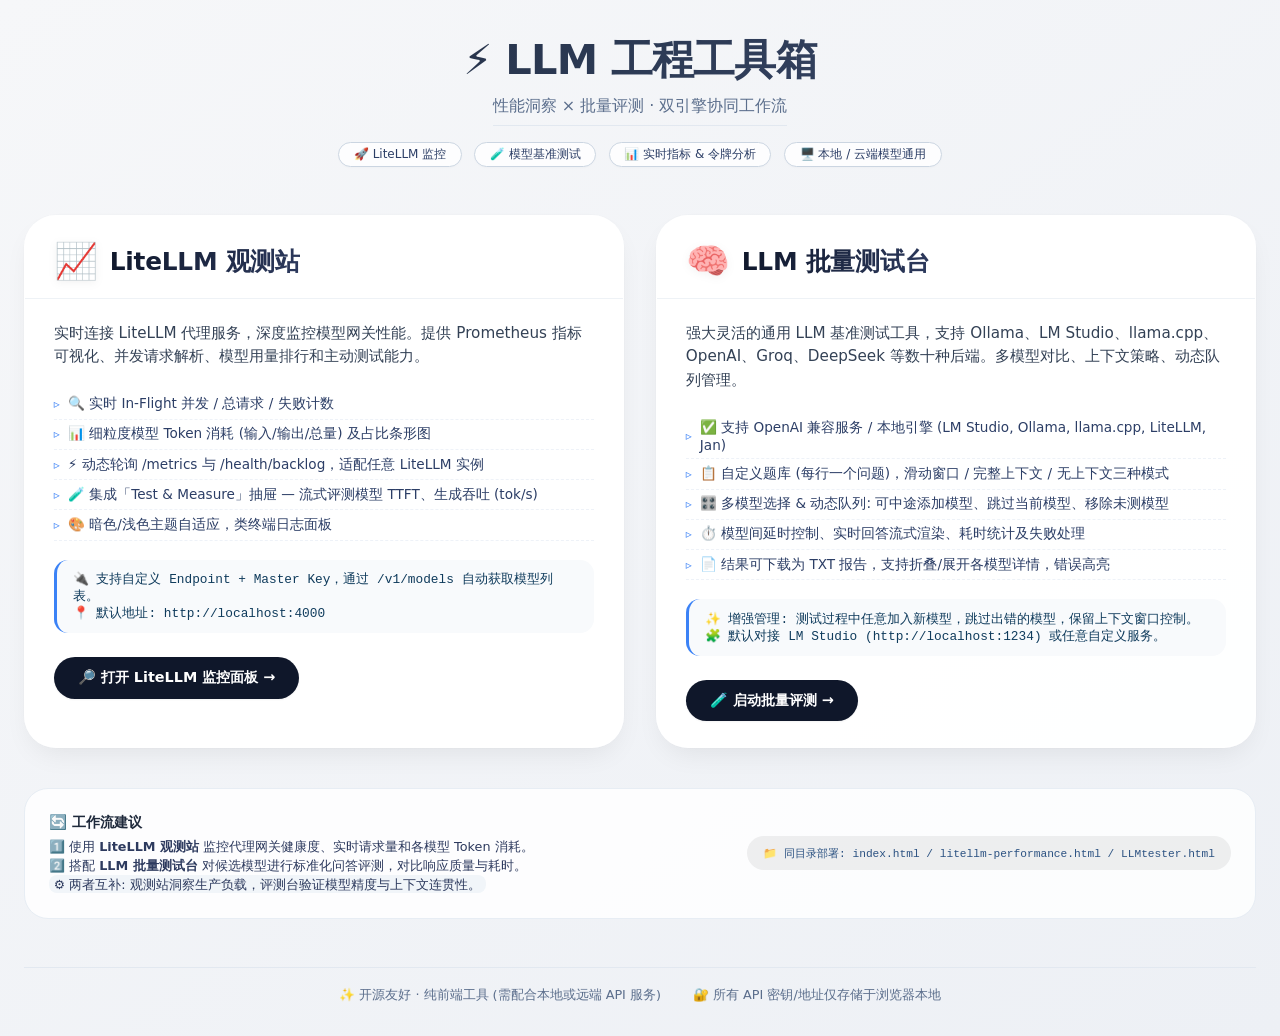
==== index.html @ 1be3540c "add index" ====
<!DOCTYPE html>
<html lang="zh-CN">
<head>
    <meta charset="UTF-8">
    <meta name="viewport" content="width=device-width, initial-scale=1.0, user-scalable=yes">
    <title>LLM 测试工具集 | 导航面板</title>
    <style>
        * {
            margin: 0;
            padding: 0;
            box-sizing: border-box;
        }

        body {
            background: linear-gradient(145deg, #f6f7f9 0%, #edf0f5 100%);
            font-family: 'Inter', system-ui, -apple-system, 'Segoe UI', Roboto, 'Helvetica Neue', sans-serif;
            padding: 2rem 1.5rem;
            min-height: 100vh;
            color: #1e293b;
        }

        /* 优雅容器 */
        .container {
            max-width: 1300px;
            margin: 0 auto;
        }

        /* 头部区域 */
        .hero {
            text-align: center;
            margin-bottom: 3rem;
        }

        .hero h1 {
            font-size: 2.6rem;
            font-weight: 700;
            background: linear-gradient(135deg, #1e293b, #3b4b6e);
            -webkit-background-clip: text;
            background-clip: text;
            color: transparent;
            letter-spacing: -0.02em;
            margin-bottom: 0.5rem;
        }

        .hero .sub {
            font-size: 1rem;
            color: #5b6e8c;
            max-width: 560px;
            margin: 0 auto;
            border-bottom: 1px solid #e2e8f0;
            display: inline-block;
            padding-bottom: 0.5rem;
        }

        .badge-group {
            display: flex;
            justify-content: center;
            gap: 0.8rem;
            margin-top: 1rem;
            flex-wrap: wrap;
        }

        .badge {
            background: #ffffffcc;
            backdrop-filter: blur(2px);
            padding: 0.2rem 0.9rem;
            border-radius: 40px;
            font-size: 0.75rem;
            font-weight: 500;
            color: #2c3e66;
            border: 1px solid #cbd5e1;
            box-shadow: 0 1px 2px rgba(0,0,0,0.02);
        }

        /* 卡片网格 */
        .tools-grid {
            display: grid;
            grid-template-columns: repeat(auto-fit, minmax(340px, 1fr));
            gap: 2rem;
            margin-bottom: 2.5rem;
        }

        /* 优雅卡片设计 */
        .tool-card {
            background: rgba(255, 255, 255, 0.94);
            backdrop-filter: blur(0px);
            border-radius: 2rem;
            box-shadow: 0 12px 28px -8px rgba(0, 0, 0, 0.08), 0 0 0 1px rgba(0, 0, 0, 0.01);
            transition: transform 0.2s, box-shadow 0.25s;
            overflow: hidden;
            display: flex;
            flex-direction: column;
            border: 1px solid #ffffff70;
        }

        .tool-card:hover {
            transform: translateY(-4px);
            box-shadow: 0 24px 40px -12px rgba(0, 0, 0, 0.18);
            background: white;
        }

        .card-header {
            padding: 1.5rem 1.8rem 1rem 1.8rem;
            border-bottom: 1px solid #eef2f6;
            display: flex;
            align-items: center;
            gap: 12px;
        }

        .card-icon {
            font-size: 2.2rem;
            filter: drop-shadow(0 2px 4px rgba(0,0,0,0.05));
        }

        .card-header h2 {
            font-size: 1.55rem;
            font-weight: 600;
            letter-spacing: -0.01em;
            background: linear-gradient(120deg, #0f172a, #2d3a5e);
            -webkit-background-clip: text;
            background-clip: text;
            color: transparent;
        }

        .card-body {
            padding: 1.4rem 1.8rem 1.6rem 1.8rem;
            flex: 1;
        }

        .desc {
            color: #334155;
            line-height: 1.55;
            font-size: 0.95rem;
            margin-bottom: 1.3rem;
        }

        .feature-list {
            list-style: none;
            margin: 1rem 0 1.2rem 0;
        }

        .feature-list li {
            font-size: 0.85rem;
            padding: 0.35rem 0;
            display: flex;
            align-items: center;
            gap: 8px;
            color: #2c3e66;
            border-bottom: 1px dashed #eef2f8;
        }

        .feature-list li::before {
            content: "▹";
            color: #3b82f6;
            font-weight: 500;
            font-size: 0.75rem;
        }

        .highlight {
            background: #f8fafc;
            border-radius: 14px;
            padding: 0.7rem 1rem;
            margin: 1rem 0 1.2rem 0;
            font-size: 0.8rem;
            font-family: 'SF Mono', 'Fira Code', monospace;
            color: #0f3b5c;
            border-left: 3px solid #3b82f6;
        }

        .btn-launch {
            display: inline-flex;
            align-items: center;
            justify-content: center;
            gap: 0.5rem;
            background: #0f172a;
            color: white;
            padding: 0.7rem 1.5rem;
            border-radius: 40px;
            font-weight: 600;
            font-size: 0.9rem;
            text-decoration: none;
            transition: all 0.2s;
            margin-top: 0.3rem;
            border: none;
            cursor: pointer;
            box-shadow: 0 1px 2px rgba(0,0,0,0.05);
        }

        .btn-launch:hover {
            background: #1e293b;
            transform: scale(0.98);
            box-shadow: 0 6px 14px rgba(0, 0, 0, 0.1);
        }

        .btn-outline {
            background: transparent;
            border: 1px solid #94a3b8;
            color: #1e293b;
            margin-left: 0.8rem;
        }

        .footer-note {
            text-align: center;
            margin-top: 3rem;
            padding-top: 1.2rem;
            border-top: 1px solid #e2e8f0;
            font-size: 0.8rem;
            color: #5b6e8c;
            display: flex;
            justify-content: center;
            flex-wrap: wrap;
            gap: 2rem;
        }

        @media (max-width: 720px) {
            body {
                padding: 1.2rem;
            }
            .hero h1 {
                font-size: 1.9rem;
            }
            .card-header h2 {
                font-size: 1.3rem;
            }
            .btn-launch {
                width: 100%;
                justify-content: center;
            }
        }

        .tech-badge {
            background: #eef2ff;
            color: #1e40af;
            border-radius: 30px;
            font-size: 0.7rem;
            padding: 0.2rem 0.6rem;
            font-weight: 500;
        }
    </style>
</head>
<body>
<div class="container">
    <div class="hero">
        <h1>⚡ LLM 工程工具箱</h1>
        <div class="sub">性能洞察 × 批量评测 · 双引擎协同工作流</div>
        <div class="badge-group">
            <span class="badge">🚀 LiteLLM 监控</span>
            <span class="badge">🧪 模型基准测试</span>
            <span class="badge">📊 实时指标 & 令牌分析</span>
            <span class="badge">🖥️ 本地 / 云端模型通用</span>
        </div>
    </div>

    <div class="tools-grid">
        <!-- 卡片 1: LiteLLM Monitor (litellm-performance.html) -->
        <div class="tool-card">
            <div class="card-header">
                <div class="card-icon">📈</div>
                <h2>LiteLLM 观测站</h2>
            </div>
            <div class="card-body">
                <div class="desc">
                    实时连接 LiteLLM 代理服务，深度监控模型网关性能。提供 Prometheus 指标可视化、并发请求解析、模型用量排行和主动测试能力。
                </div>
                <ul class="feature-list">
                    <li>🔍 实时 In‑Flight 并发 / 总请求 / 失败计数</li>
                    <li>📊 细粒度模型 Token 消耗 (输入/输出/总量) 及占比条形图</li>
                    <li>⚡ 动态轮询 /metrics 与 /health/backlog，适配任意 LiteLLM 实例</li>
                    <li>🧪 集成「Test & Measure」抽屉 — 流式评测模型 TTFT、生成吞吐 (tok/s)</li>
                    <li>🎨 暗色/浅色主题自适应，类终端日志面板</li>
                </ul>
                <div class="highlight">
                    🔌 支持自定义 Endpoint + Master Key，通过 /v1/models 自动获取模型列表。<br>
                    📍 默认地址: http://localhost:4000
                </div>
                <a href="litellm-performance.html" class="btn-launch" target="_blank" rel="noopener noreferrer">
                    🔎 打开 LiteLLM 监控面板 →
                </a>
            </div>
        </div>

        <!-- 卡片 2: LLM 评测增强版 (LLMtester.html) -->
        <div class="tool-card">
            <div class="card-header">
                <div class="card-icon">🧠</div>
                <h2>LLM 批量测试台</h2>
            </div>
            <div class="card-body">
                <div class="desc">
                    强大灵活的通用 LLM 基准测试工具，支持 Ollama、LM Studio、llama.cpp、OpenAI、Groq、DeepSeek 等数十种后端。多模型对比、上下文策略、动态队列管理。
                </div>
                <ul class="feature-list">
                    <li>✅ 支持 OpenAI 兼容服务 / 本地引擎 (LM Studio, Ollama, llama.cpp, LiteLLM, Jan)</li>
                    <li>📋 自定义题库 (每行一个问题)，滑动窗口 / 完整上下文 / 无上下文三种模式</li>
                    <li>🎛️ 多模型选择 & 动态队列: 可中途添加模型、跳过当前模型、移除未测模型</li>
                    <li>⏱️ 模型间延时控制、实时回答流式渲染、耗时统计及失败处理</li>
                    <li>📄 结果可下载为 TXT 报告，支持折叠/展开各模型详情，错误高亮</li>
                </ul>
                <div class="highlight">
                    ✨ 增强管理: 测试过程中任意加入新模型，跳过出错的模型，保留上下文窗口控制。<br>
                    🧩 默认对接 LM Studio (http://localhost:1234) 或任意自定义服务。
                </div>
                <a href="LLMtester.html" class="btn-launch" target="_blank" rel="noopener noreferrer">
                    🧪 启动批量评测 →
                </a>
            </div>
        </div>
    </div>

    <!-- 并排简介区：突出两个工具配合使用场景 -->
    <div style="background: #ffffffd9; border-radius: 1.5rem; padding: 1.5rem; margin: 1rem 0 0.5rem; border: 1px solid #e7edf4;">
        <div style="display: flex; flex-wrap: wrap; gap: 1.5rem; justify-content: space-between; align-items: center;">
            <div style="flex:1; min-width: 180px;">
                <div style="font-weight: 700; font-size: 0.9rem; margin-bottom: 0.3rem; display: flex; gap: 6px;"><span>🔄 工作流建议</span></div>
                <div style="font-size: 0.8rem; color: #2d3a5e; line-height: 1.5;">
                    1️⃣ 使用 <strong>LiteLLM 观测站</strong> 监控代理网关健康度、实时请求量和各模型 Token 消耗。<br>
                    2️⃣ 搭配 <strong>LLM 批量测试台</strong> 对候选模型进行标准化问答评测，对比响应质量与耗时。<br>
                    <span style="background: #f1f5f9; padding:0.1rem 0.3rem; border-radius: 8px;">⚙️ 两者互补: 观测站洞察生产负载，评测台验证模型精度与上下文连贯性。</span>
                </div>
            </div>
            <div style="font-family: monospace; font-size: 0.7rem; background: #11181c10; padding: 0.6rem 1rem; border-radius: 20px; color: #2c5282;">
                📁 同目录部署: index.html / litellm-performance.html / LLMtester.html
            </div>
        </div>
    </div>

    <div class="footer-note">
        <span>✨ 开源友好 · 纯前端工具 (需配合本地或远端 API 服务)</span>
        <span>🔐 所有 API 密钥/地址仅存储于浏览器本地</span>
    </div>
</div>

<!-- 增加隐式兼容检测和一点简单的交互提示 -->
<script>
    (function() {
        // 优雅地检测文件是否存在（仅在控制台输出友好提示，非强制）
        const checkFile = (filename) => {
            fetch(filename, { method: 'HEAD', cache: 'no-cache' })
                .then(resp => {
                    if (!resp.ok) console.warn(`[导航] 未检测到 ${filename}，请确保该文件与 index.html 在同一目录。`); 
                    else console.log(`✅ ${filename} 就绪`);
                })
                .catch(() => console.warn(`⚠️ 无法访问 ${filename}，请确认文件路径`));
        };
        // 仅安静检测，提升用户体验但不影响主要功能
        if (window.location.protocol === 'file:' || window.location.hostname === 'localhost' || window.location.hostname === '127.0.0.1') {
            setTimeout(() => {
                checkFile('litellm-performance.html');
                checkFile('LLMtester.html');
            }, 500);
        }
    })();
</script>
</body>
</html>
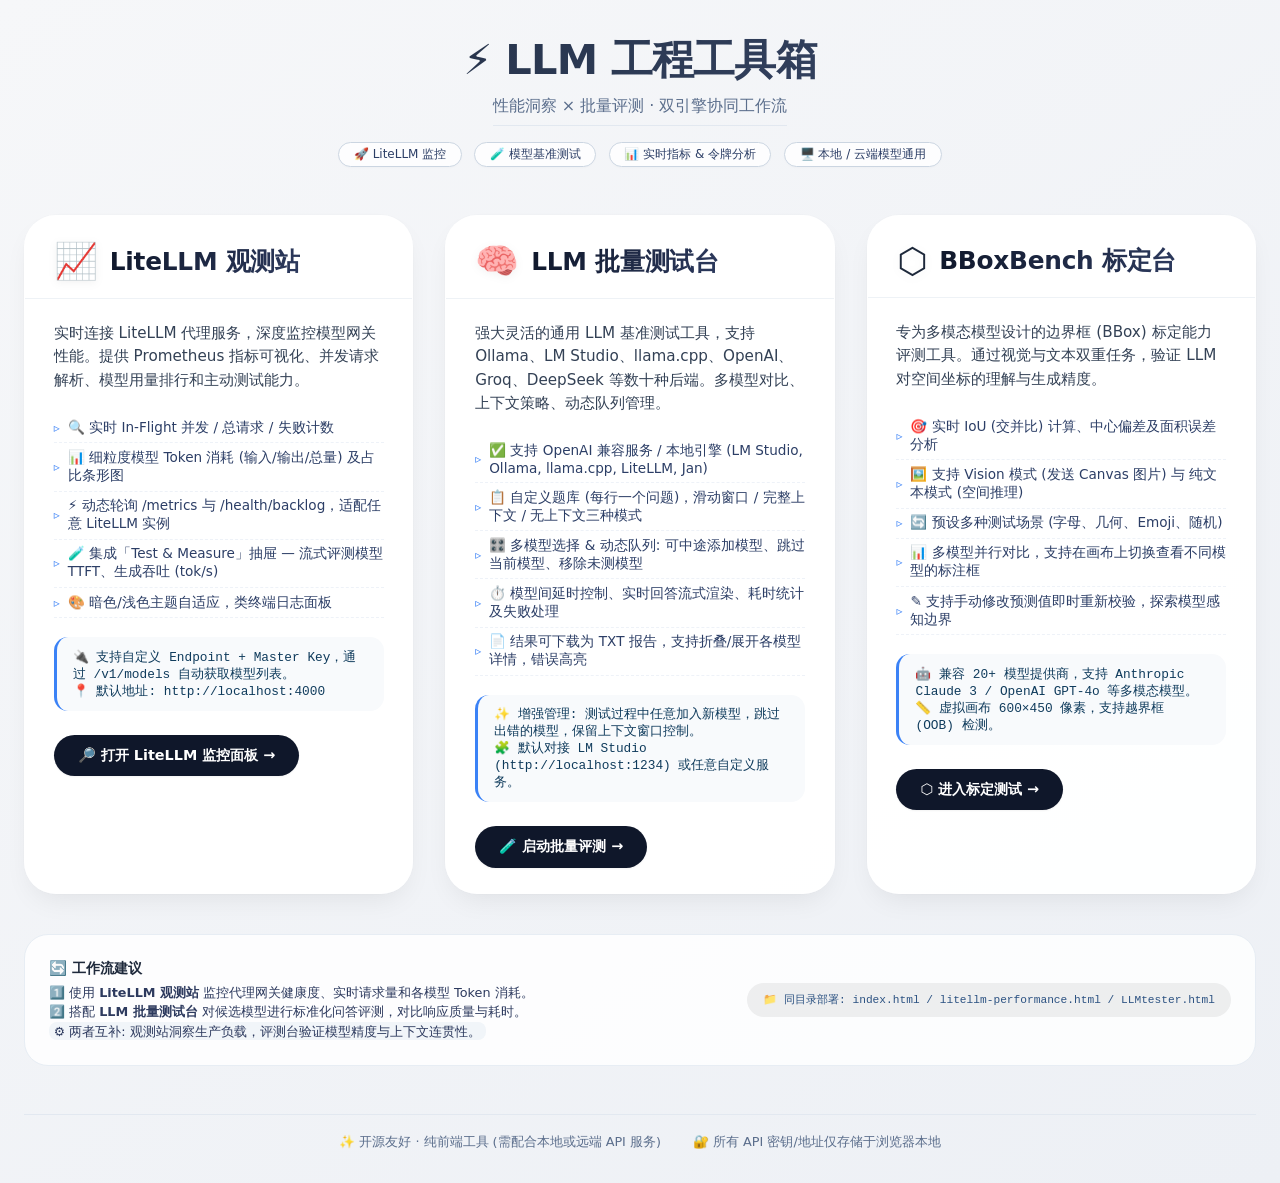
==== commit 0339cf30: "Upgrade LLM -bbox.html with shared logic and multi-model support - Extracted shared LLM logic into `" ====
--- a/index.html
+++ b/index.html
@@ -305,6 +305,33 @@
                 </a>
             </div>
         </div>
+
+        <!-- 卡片 3: LLM 边界框标定测试 (LLM -bbox.html) -->
+        <div class="tool-card">
+            <div class="card-header">
+                <div class="card-icon">⬡</div>
+                <h2>BBoxBench 标定台</h2>
+            </div>
+            <div class="card-body">
+                <div class="desc">
+                    专为多模态模型设计的边界框 (BBox) 标定能力评测工具。通过视觉与文本双重任务，验证 LLM 对空间坐标的理解与生成精度。
+                </div>
+                <ul class="feature-list">
+                    <li>🎯 实时 IoU (交并比) 计算、中心偏差及面积误差分析</li>
+                    <li>🖼️ 支持 Vision 模式 (发送 Canvas 图片) 与 纯文本模式 (空间推理)</li>
+                    <li>🔄 预设多种测试场景 (字母、几何、Emoji、随机)</li>
+                    <li>📊 多模型并行对比，支持在画布上切换查看不同模型的标注框</li>
+                    <li>✎ 支持手动修改预测值即时重新校验，探索模型感知边界</li>
+                </ul>
+                <div class="highlight">
+                    🤖 兼容 20+ 模型提供商，支持 Anthropic Claude 3 / OpenAI GPT-4o 等多模态模型。<br>
+                    📏 虚拟画布 600×450 像素，支持越界框 (OOB) 检测。
+                </div>
+                <a href="LLM -bbox.html" class="btn-launch" target="_blank" rel="noopener noreferrer">
+                    ⬡ 进入标定测试 →
+                </a>
+            </div>
+        </div>
     </div>
 
     <!-- 并排简介区：突出两个工具配合使用场景 -->
@@ -347,6 +374,7 @@
             setTimeout(() => {
                 checkFile('litellm-performance.html');
                 checkFile('LLMtester.html');
+                checkFile('LLM -bbox.html');
             }, 500);
         }
     })();
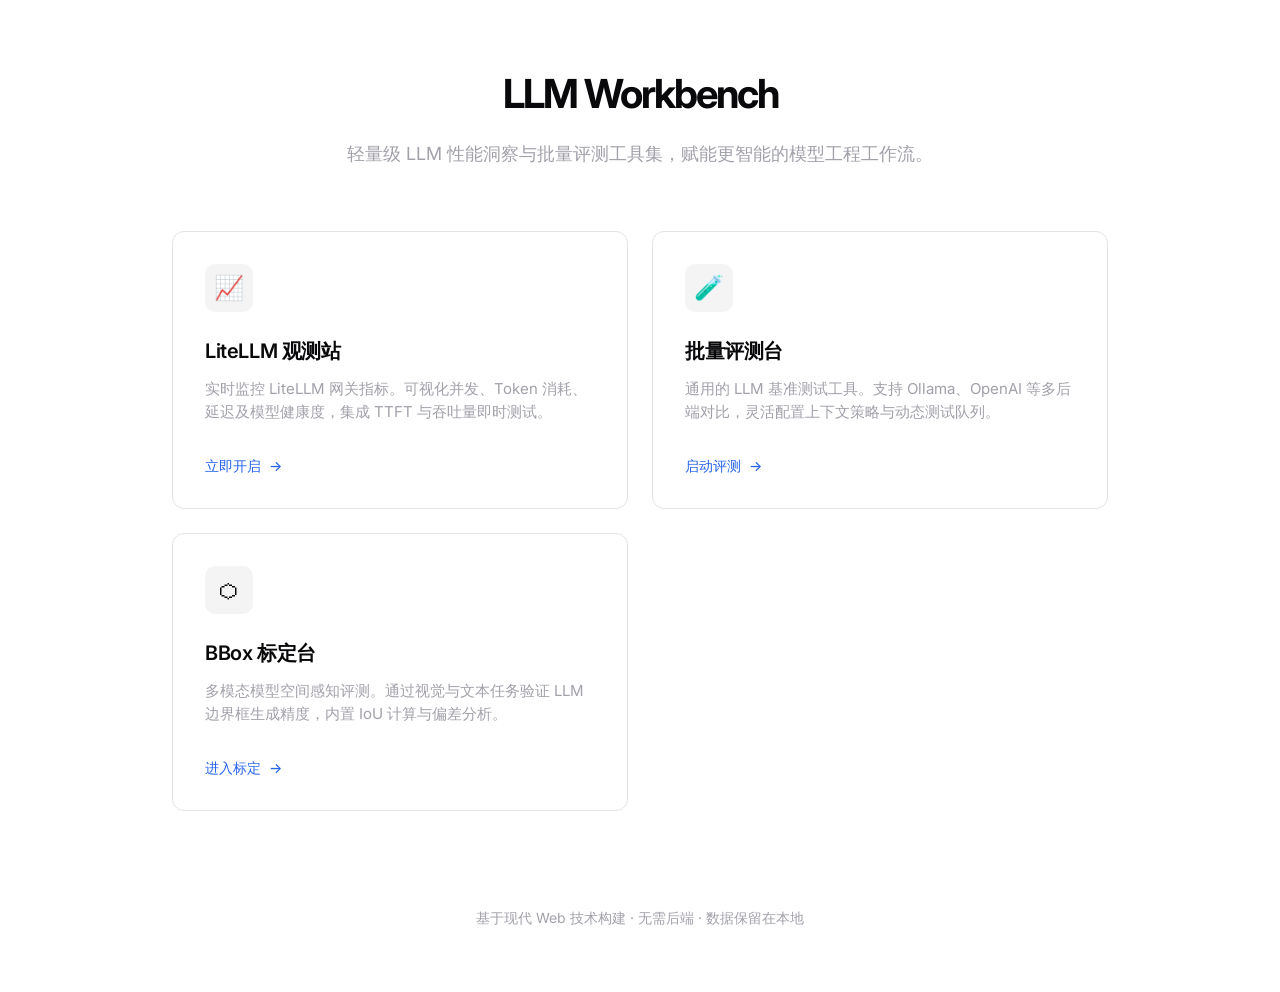
==== commit 9122200f: "Optimize index.html and README.md for better clarity and premium look - Refactor index.html with a m" ====
--- a/index.html
+++ b/index.html
@@ -2,9 +2,42 @@
 <html lang="zh-CN">
 <head>
     <meta charset="UTF-8">
-    <meta name="viewport" content="width=device-width, initial-scale=1.0, user-scalable=yes">
-    <title>LLM 测试工具集 | 导航面板</title>
+    <meta name="viewport" content="width=device-width, initial-scale=1.0">
+    <title>LLM Workbench | LLM 工程工具集</title>
+    <link rel="preconnect" href="https://fonts.googleapis.com">
+    <link rel="preconnect" href="https://fonts.gstatic.com" crossorigin>
+    <link href="https://fonts.googleapis.com/css2?family=Inter:wght@300;400;500;600;700&display=swap" rel="stylesheet">
     <style>
+        :root {
+            --bg: #ffffff;
+            --fg: #09090b;
+            --muted: #71717a;
+            --muted-foreground: #a1a1aa;
+            --border: #e4e4e7;
+            --accent: #2563eb;
+            --accent-foreground: #ffffff;
+            --card: #ffffff;
+            --card-foreground: #09090b;
+            --secondary: #f4f4f5;
+            --secondary-foreground: #18181b;
+            --radius: 0.75rem;
+        }
+
+        @media (prefers-color-scheme: dark) {
+            :root {
+                --bg: #09090b;
+                --fg: #fafafa;
+                --muted: #27272a;
+                --muted-foreground: #a1a1aa;
+                --border: #27272a;
+                --accent: #3b82f6;
+                --card: #09090b;
+                --card-foreground: #fafafa;
+                --secondary: #27272a;
+                --secondary-foreground: #fafafa;
+            }
+        }
+
         * {
             margin: 0;
             padding: 0;
@@ -12,372 +45,153 @@
         }
 
         body {
-            background: linear-gradient(145deg, #f6f7f9 0%, #edf0f5 100%);
-            font-family: 'Inter', system-ui, -apple-system, 'Segoe UI', Roboto, 'Helvetica Neue', sans-serif;
-            padding: 2rem 1.5rem;
-            min-height: 100vh;
-            color: #1e293b;
+            background-color: var(--bg);
+            color: var(--fg);
+            font-family: 'Inter', -apple-system, BlinkMacSystemFont, sans-serif;
+            line-height: 1.5;
+            -webkit-font-smoothing: antialiased;
         }
 
-        /* 优雅容器 */
         .container {
-            max-width: 1300px;
+            max-width: 1000px;
             margin: 0 auto;
+            padding: 4rem 2rem;
         }
 
-        /* 头部区域 */
-        .hero {
+        header {
+            margin-bottom: 4rem;
             text-align: center;
-            margin-bottom: 3rem;
         }
 
-        .hero h1 {
-            font-size: 2.6rem;
+        h1 {
+            font-size: 2.5rem;
             font-weight: 700;
-            background: linear-gradient(135deg, #1e293b, #3b4b6e);
-            -webkit-background-clip: text;
-            background-clip: text;
-            color: transparent;
-            letter-spacing: -0.02em;
-            margin-bottom: 0.5rem;
+            letter-spacing: -0.05em;
+            margin-bottom: 1rem;
         }
 
-        .hero .sub {
-            font-size: 1rem;
-            color: #5b6e8c;
-            max-width: 560px;
+        .subtitle {
+            font-size: 1.125rem;
+            color: var(--muted-foreground);
+            max-width: 600px;
             margin: 0 auto;
-            border-bottom: 1px solid #e2e8f0;
-            display: inline-block;
-            padding-bottom: 0.5rem;
+            font-weight: 400;
         }
 
-        .badge-group {
-            display: flex;
-            justify-content: center;
-            gap: 0.8rem;
-            margin-top: 1rem;
-            flex-wrap: wrap;
+        .grid {
+            display: grid;
+            grid-template-columns: repeat(auto-fit, minmax(300px, 1fr));
+            gap: 1.5rem;
         }
 
-        .badge {
-            background: #ffffffcc;
-            backdrop-filter: blur(2px);
-            padding: 0.2rem 0.9rem;
-            border-radius: 40px;
-            font-size: 0.75rem;
-            font-weight: 500;
-            color: #2c3e66;
-            border: 1px solid #cbd5e1;
-            box-shadow: 0 1px 2px rgba(0,0,0,0.02);
+        .card {
+            background: var(--card);
+            border: 1px solid var(--border);
+            border-radius: var(--radius);
+            padding: 2rem;
+            transition: all 0.2s ease;
+            display: flex;
+            flex-direction: column;
+            text-decoration: none;
+            color: inherit;
         }
 
-        /* 卡片网格 */
-        .tools-grid {
-            display: grid;
-            grid-template-columns: repeat(auto-fit, minmax(340px, 1fr));
-            gap: 2rem;
-            margin-bottom: 2.5rem;
-        }
-
-        /* 优雅卡片设计 */
-        .tool-card {
-            background: rgba(255, 255, 255, 0.94);
-            backdrop-filter: blur(0px);
-            border-radius: 2rem;
-            box-shadow: 0 12px 28px -8px rgba(0, 0, 0, 0.08), 0 0 0 1px rgba(0, 0, 0, 0.01);
-            transition: transform 0.2s, box-shadow 0.25s;
-            overflow: hidden;
-            display: flex;
-            flex-direction: column;
-            border: 1px solid #ffffff70;
-        }
-
-        .tool-card:hover {
-            transform: translateY(-4px);
-            box-shadow: 0 24px 40px -12px rgba(0, 0, 0, 0.18);
-            background: white;
-        }
-
-        .card-header {
-            padding: 1.5rem 1.8rem 1rem 1.8rem;
-            border-bottom: 1px solid #eef2f6;
-            display: flex;
-            align-items: center;
-            gap: 12px;
+        .card:hover {
+            border-color: var(--muted-foreground);
+            transform: translateY(-2px);
         }
 
         .card-icon {
-            font-size: 2.2rem;
-            filter: drop-shadow(0 2px 4px rgba(0,0,0,0.05));
+            font-size: 1.5rem;
+            margin-bottom: 1.5rem;
+            display: flex;
+            align-items: center;
+            justify-content: center;
+            width: 3rem;
+            height: 3rem;
+            background: var(--secondary);
+            border-radius: calc(var(--radius) - 2px);
         }
 
-        .card-header h2 {
-            font-size: 1.55rem;
+        .card-title {
+            font-size: 1.25rem;
             font-weight: 600;
-            letter-spacing: -0.01em;
-            background: linear-gradient(120deg, #0f172a, #2d3a5e);
-            -webkit-background-clip: text;
-            background-clip: text;
-            color: transparent;
+            margin-bottom: 0.75rem;
+            letter-spacing: -0.02em;
         }
 
-        .card-body {
-            padding: 1.4rem 1.8rem 1.6rem 1.8rem;
-            flex: 1;
+        .card-description {
+            font-size: 0.9375rem;
+            color: var(--muted-foreground);
+            margin-bottom: 2rem;
+            flex-grow: 1;
         }
 
-        .desc {
-            color: #334155;
-            line-height: 1.55;
-            font-size: 0.95rem;
-            margin-bottom: 1.3rem;
+        .card-link {
+            font-size: 0.875rem;
+            font-weight: 500;
+            color: var(--accent);
+            display: flex;
+            align-items: center;
+            gap: 0.5rem;
         }
 
-        .feature-list {
-            list-style: none;
-            margin: 1rem 0 1.2rem 0;
+        .footer {
+            margin-top: 6rem;
+            text-align: center;
+            font-size: 0.875rem;
+            color: var(--muted-foreground);
         }
 
-        .feature-list li {
-            font-size: 0.85rem;
-            padding: 0.35rem 0;
-            display: flex;
-            align-items: center;
-            gap: 8px;
-            color: #2c3e66;
-            border-bottom: 1px dashed #eef2f8;
-        }
-
-        .feature-list li::before {
-            content: "▹";
-            color: #3b82f6;
-            font-weight: 500;
-            font-size: 0.75rem;
-        }
-
-        .highlight {
-            background: #f8fafc;
-            border-radius: 14px;
-            padding: 0.7rem 1rem;
-            margin: 1rem 0 1.2rem 0;
-            font-size: 0.8rem;
-            font-family: 'SF Mono', 'Fira Code', monospace;
-            color: #0f3b5c;
-            border-left: 3px solid #3b82f6;
-        }
-
-        .btn-launch {
-            display: inline-flex;
-            align-items: center;
-            justify-content: center;
-            gap: 0.5rem;
-            background: #0f172a;
-            color: white;
-            padding: 0.7rem 1.5rem;
-            border-radius: 40px;
-            font-weight: 600;
-            font-size: 0.9rem;
-            text-decoration: none;
-            transition: all 0.2s;
-            margin-top: 0.3rem;
-            border: none;
-            cursor: pointer;
-            box-shadow: 0 1px 2px rgba(0,0,0,0.05);
-        }
-
-        .btn-launch:hover {
-            background: #1e293b;
-            transform: scale(0.98);
-            box-shadow: 0 6px 14px rgba(0, 0, 0, 0.1);
-        }
-
-        .btn-outline {
-            background: transparent;
-            border: 1px solid #94a3b8;
-            color: #1e293b;
-            margin-left: 0.8rem;
-        }
-
-        .footer-note {
-            text-align: center;
-            margin-top: 3rem;
-            padding-top: 1.2rem;
-            border-top: 1px solid #e2e8f0;
-            font-size: 0.8rem;
-            color: #5b6e8c;
-            display: flex;
-            justify-content: center;
-            flex-wrap: wrap;
-            gap: 2rem;
-        }
-
-        @media (max-width: 720px) {
-            body {
-                padding: 1.2rem;
+        @media (max-width: 640px) {
+            .container {
+                padding: 2rem 1.5rem;
             }
-            .hero h1 {
-                font-size: 1.9rem;
+            h1 {
+                font-size: 2rem;
             }
-            .card-header h2 {
-                font-size: 1.3rem;
-            }
-            .btn-launch {
-                width: 100%;
-                justify-content: center;
-            }
-        }
-
-        .tech-badge {
-            background: #eef2ff;
-            color: #1e40af;
-            border-radius: 30px;
-            font-size: 0.7rem;
-            padding: 0.2rem 0.6rem;
-            font-weight: 500;
         }
     </style>
 </head>
 <body>
-<div class="container">
-    <div class="hero">
-        <h1>⚡ LLM 工程工具箱</h1>
-        <div class="sub">性能洞察 × 批量评测 · 双引擎协同工作流</div>
-        <div class="badge-group">
-            <span class="badge">🚀 LiteLLM 监控</span>
-            <span class="badge">🧪 模型基准测试</span>
-            <span class="badge">📊 实时指标 & 令牌分析</span>
-            <span class="badge">🖥️ 本地 / 云端模型通用</span>
-        </div>
+    <div class="container">
+        <header>
+            <h1>LLM Workbench</h1>
+            <p class="subtitle">轻量级 LLM 性能洞察与批量评测工具集，赋能更智能的模型工程工作流。</p>
+        </header>
+
+        <main class="grid">
+            <a href="litellm-performance.html" class="card">
+                <div class="card-icon">📈</div>
+                <h2 class="card-title">LiteLLM 观测站</h2>
+                <p class="card-description">实时监控 LiteLLM 网关指标。可视化并发、Token 消耗、延迟及模型健康度，集成 TTFT 与吞吐量即时测试。</p>
+                <div class="card-link">
+                    立即开启 <span>→</span>
+                </div>
+            </a>
+
+            <a href="LLMtester.html" class="card">
+                <div class="card-icon">🧪</div>
+                <h2 class="card-title">批量评测台</h2>
+                <p class="card-description">通用的 LLM 基准测试工具。支持 Ollama、OpenAI 等多后端对比，灵活配置上下文策略与动态测试队列。</p>
+                <div class="card-link">
+                    启动评测 <span>→</span>
+                </div>
+            </a>
+
+            <a href="LLM -bbox.html" class="card">
+                <div class="card-icon">⬡</div>
+                <h2 class="card-title">BBox 标定台</h2>
+                <p class="card-description">多模态模型空间感知评测。通过视觉与文本任务验证 LLM 边界框生成精度，内置 IoU 计算与偏差分析。</p>
+                <div class="card-link">
+                    进入标定 <span>→</span>
+                </div>
+            </a>
+        </main>
+
+        <footer class="footer">
+            <p>基于现代 Web 技术构建 · 无需后端 · 数据保留在本地</p>
+        </footer>
     </div>
-
-    <div class="tools-grid">
-        <!-- 卡片 1: LiteLLM Monitor (litellm-performance.html) -->
-        <div class="tool-card">
-            <div class="card-header">
-                <div class="card-icon">📈</div>
-                <h2>LiteLLM 观测站</h2>
-            </div>
-            <div class="card-body">
-                <div class="desc">
-                    实时连接 LiteLLM 代理服务，深度监控模型网关性能。提供 Prometheus 指标可视化、并发请求解析、模型用量排行和主动测试能力。
-                </div>
-                <ul class="feature-list">
-                    <li>🔍 实时 In‑Flight 并发 / 总请求 / 失败计数</li>
-                    <li>📊 细粒度模型 Token 消耗 (输入/输出/总量) 及占比条形图</li>
-                    <li>⚡ 动态轮询 /metrics 与 /health/backlog，适配任意 LiteLLM 实例</li>
-                    <li>🧪 集成「Test & Measure」抽屉 — 流式评测模型 TTFT、生成吞吐 (tok/s)</li>
-                    <li>🎨 暗色/浅色主题自适应，类终端日志面板</li>
-                </ul>
-                <div class="highlight">
-                    🔌 支持自定义 Endpoint + Master Key，通过 /v1/models 自动获取模型列表。<br>
-                    📍 默认地址: http://localhost:4000
-                </div>
-                <a href="litellm-performance.html" class="btn-launch" target="_blank" rel="noopener noreferrer">
-                    🔎 打开 LiteLLM 监控面板 →
-                </a>
-            </div>
-        </div>
-
-        <!-- 卡片 2: LLM 评测增强版 (LLMtester.html) -->
-        <div class="tool-card">
-            <div class="card-header">
-                <div class="card-icon">🧠</div>
-                <h2>LLM 批量测试台</h2>
-            </div>
-            <div class="card-body">
-                <div class="desc">
-                    强大灵活的通用 LLM 基准测试工具，支持 Ollama、LM Studio、llama.cpp、OpenAI、Groq、DeepSeek 等数十种后端。多模型对比、上下文策略、动态队列管理。
-                </div>
-                <ul class="feature-list">
-                    <li>✅ 支持 OpenAI 兼容服务 / 本地引擎 (LM Studio, Ollama, llama.cpp, LiteLLM, Jan)</li>
-                    <li>📋 自定义题库 (每行一个问题)，滑动窗口 / 完整上下文 / 无上下文三种模式</li>
-                    <li>🎛️ 多模型选择 & 动态队列: 可中途添加模型、跳过当前模型、移除未测模型</li>
-                    <li>⏱️ 模型间延时控制、实时回答流式渲染、耗时统计及失败处理</li>
-                    <li>📄 结果可下载为 TXT 报告，支持折叠/展开各模型详情，错误高亮</li>
-                </ul>
-                <div class="highlight">
-                    ✨ 增强管理: 测试过程中任意加入新模型，跳过出错的模型，保留上下文窗口控制。<br>
-                    🧩 默认对接 LM Studio (http://localhost:1234) 或任意自定义服务。
-                </div>
-                <a href="LLMtester.html" class="btn-launch" target="_blank" rel="noopener noreferrer">
-                    🧪 启动批量评测 →
-                </a>
-            </div>
-        </div>
-
-        <!-- 卡片 3: LLM 边界框标定测试 (LLM -bbox.html) -->
-        <div class="tool-card">
-            <div class="card-header">
-                <div class="card-icon">⬡</div>
-                <h2>BBoxBench 标定台</h2>
-            </div>
-            <div class="card-body">
-                <div class="desc">
-                    专为多模态模型设计的边界框 (BBox) 标定能力评测工具。通过视觉与文本双重任务，验证 LLM 对空间坐标的理解与生成精度。
-                </div>
-                <ul class="feature-list">
-                    <li>🎯 实时 IoU (交并比) 计算、中心偏差及面积误差分析</li>
-                    <li>🖼️ 支持 Vision 模式 (发送 Canvas 图片) 与 纯文本模式 (空间推理)</li>
-                    <li>🔄 预设多种测试场景 (字母、几何、Emoji、随机)</li>
-                    <li>📊 多模型并行对比，支持在画布上切换查看不同模型的标注框</li>
-                    <li>✎ 支持手动修改预测值即时重新校验，探索模型感知边界</li>
-                </ul>
-                <div class="highlight">
-                    🤖 兼容 20+ 模型提供商，支持 Anthropic Claude 3 / OpenAI GPT-4o 等多模态模型。<br>
-                    📏 虚拟画布 600×450 像素，支持越界框 (OOB) 检测。
-                </div>
-                <a href="LLM -bbox.html" class="btn-launch" target="_blank" rel="noopener noreferrer">
-                    ⬡ 进入标定测试 →
-                </a>
-            </div>
-        </div>
-    </div>
-
-    <!-- 并排简介区：突出两个工具配合使用场景 -->
-    <div style="background: #ffffffd9; border-radius: 1.5rem; padding: 1.5rem; margin: 1rem 0 0.5rem; border: 1px solid #e7edf4;">
-        <div style="display: flex; flex-wrap: wrap; gap: 1.5rem; justify-content: space-between; align-items: center;">
-            <div style="flex:1; min-width: 180px;">
-                <div style="font-weight: 700; font-size: 0.9rem; margin-bottom: 0.3rem; display: flex; gap: 6px;"><span>🔄 工作流建议</span></div>
-                <div style="font-size: 0.8rem; color: #2d3a5e; line-height: 1.5;">
-                    1️⃣ 使用 <strong>LiteLLM 观测站</strong> 监控代理网关健康度、实时请求量和各模型 Token 消耗。<br>
-                    2️⃣ 搭配 <strong>LLM 批量测试台</strong> 对候选模型进行标准化问答评测，对比响应质量与耗时。<br>
-                    <span style="background: #f1f5f9; padding:0.1rem 0.3rem; border-radius: 8px;">⚙️ 两者互补: 观测站洞察生产负载，评测台验证模型精度与上下文连贯性。</span>
-                </div>
-            </div>
-            <div style="font-family: monospace; font-size: 0.7rem; background: #11181c10; padding: 0.6rem 1rem; border-radius: 20px; color: #2c5282;">
-                📁 同目录部署: index.html / litellm-performance.html / LLMtester.html
-            </div>
-        </div>
-    </div>
-
-    <div class="footer-note">
-        <span>✨ 开源友好 · 纯前端工具 (需配合本地或远端 API 服务)</span>
-        <span>🔐 所有 API 密钥/地址仅存储于浏览器本地</span>
-    </div>
-</div>
-
-<!-- 增加隐式兼容检测和一点简单的交互提示 -->
-<script>
-    (function() {
-        // 优雅地检测文件是否存在（仅在控制台输出友好提示，非强制）
-        const checkFile = (filename) => {
-            fetch(filename, { method: 'HEAD', cache: 'no-cache' })
-                .then(resp => {
-                    if (!resp.ok) console.warn(`[导航] 未检测到 ${filename}，请确保该文件与 index.html 在同一目录。`); 
-                    else console.log(`✅ ${filename} 就绪`);
-                })
-                .catch(() => console.warn(`⚠️ 无法访问 ${filename}，请确认文件路径`));
-        };
-        // 仅安静检测，提升用户体验但不影响主要功能
-        if (window.location.protocol === 'file:' || window.location.hostname === 'localhost' || window.location.hostname === '127.0.0.1') {
-            setTimeout(() => {
-                checkFile('litellm-performance.html');
-                checkFile('LLMtester.html');
-                checkFile('LLM -bbox.html');
-            }, 500);
-        }
-    })();
-</script>
 </body>
 </html>
